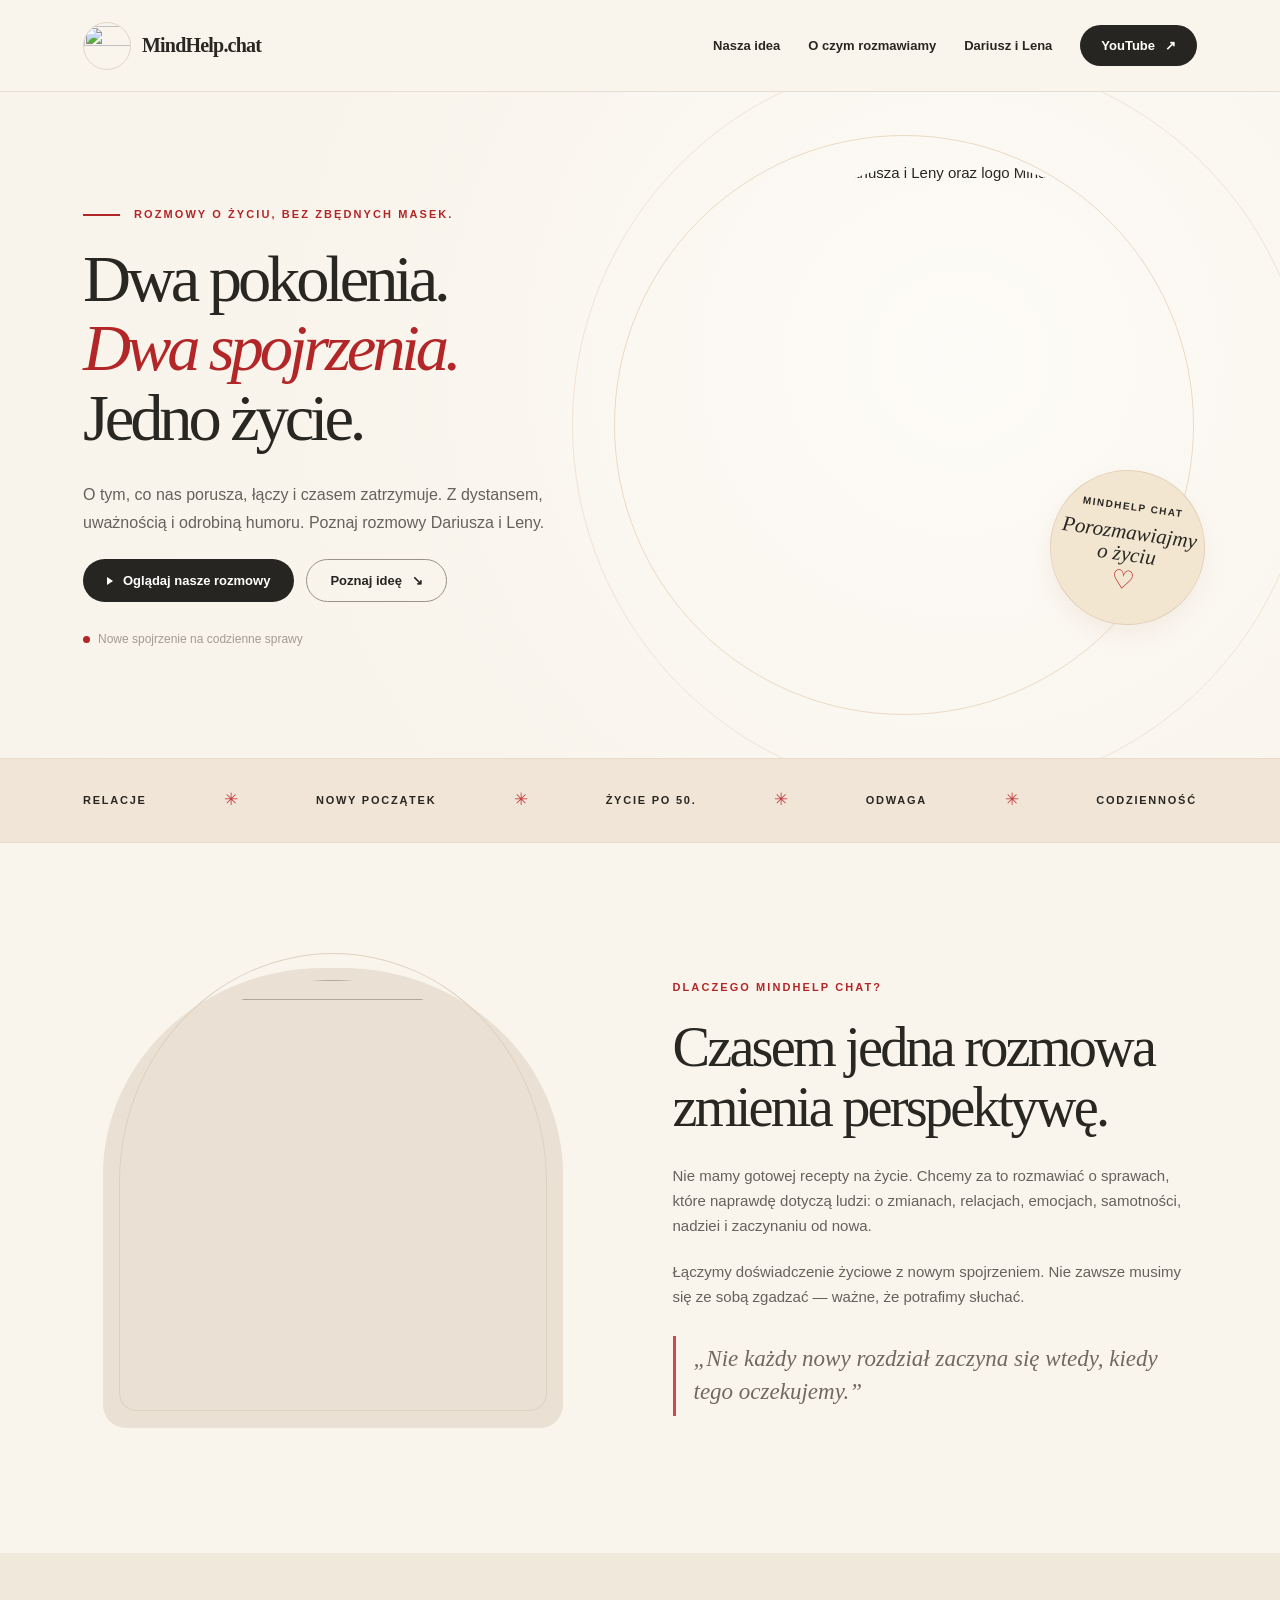
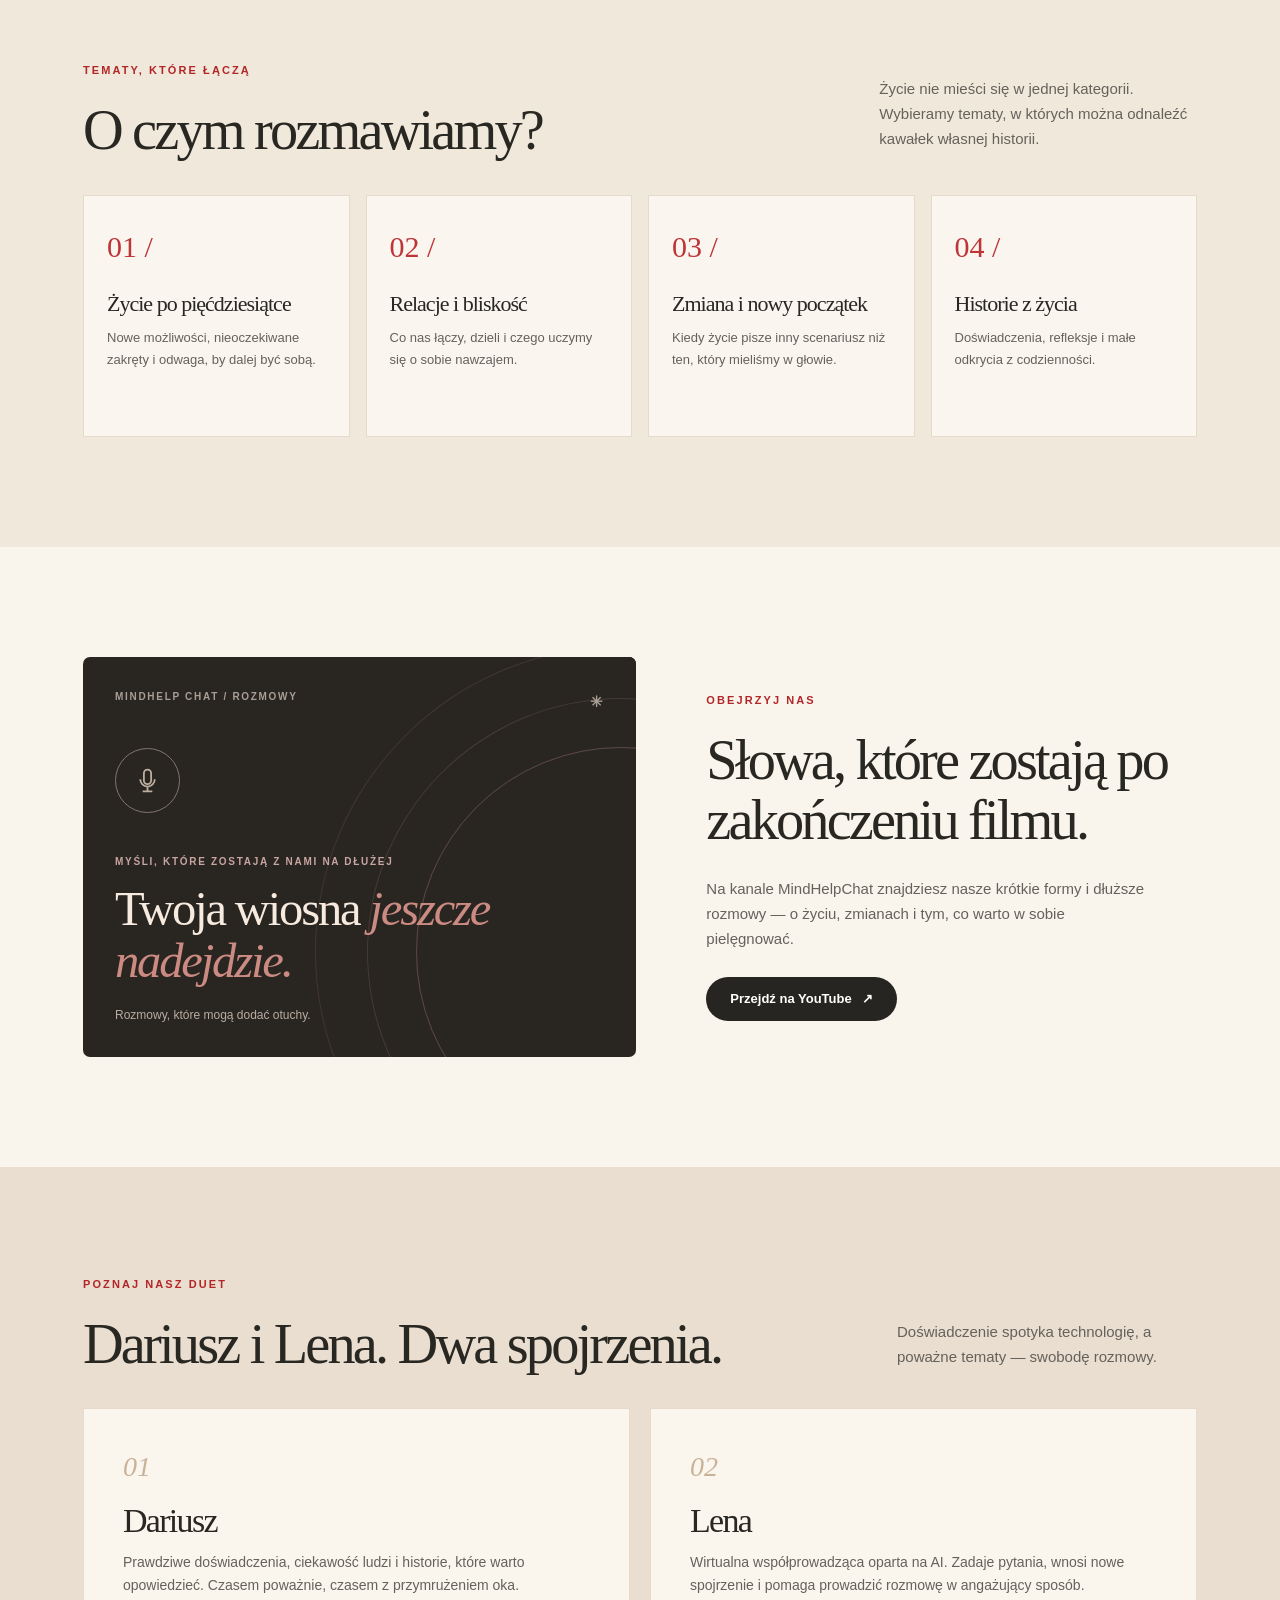
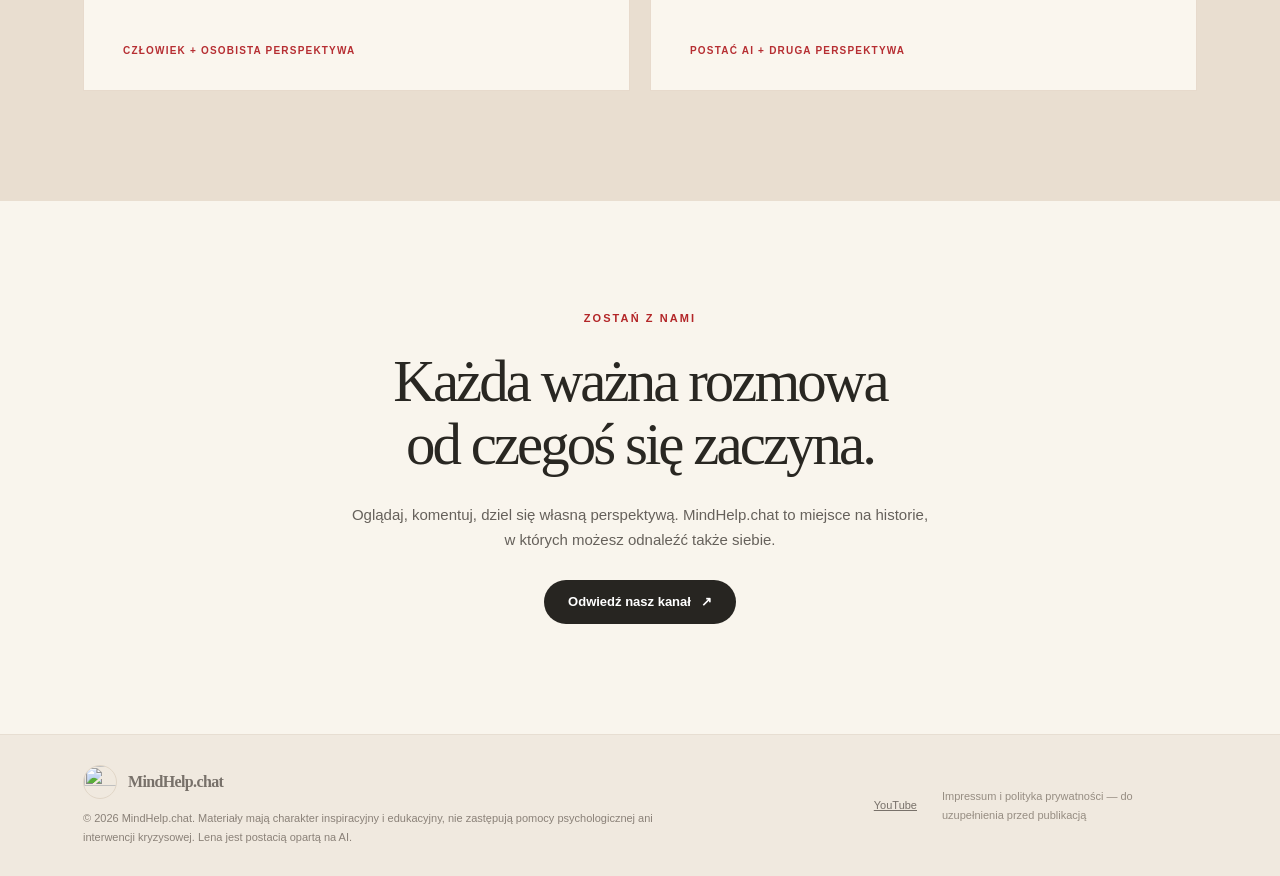
==== index.html @ 8a94f667 "Add MindHelp.chat static site (index.html, style.css) Site files published unchanged from the delive" ====
<!doctype html>
<html lang="pl">
<head>
  <meta charset="utf-8">
  <meta name="viewport" content="width=device-width, initial-scale=1">
  <meta name="theme-color" content="#f9f5ed">
  <meta name="description" content="MindHelp.chat — rozmowy Dariusza i Leny o życiu, zmianach, relacjach i nowych początkach. Dwa pokolenia. Dwa spojrzenia. Jedno życie.">
  <meta property="og:type" content="website">
  <meta property="og:title" content="MindHelp.chat — Dwa pokolenia. Dwa spojrzenia. Jedno życie.">
  <meta property="og:description" content="O tym, co nas porusza, łączy i czasem zatrzymuje. Dariusz i Lena rozmawiają o życiu.">
  <meta property="og:image" content="https://mindhelp.chat/assets/podglad-linku.jpg">
  <meta property="og:image:width" content="1200">
  <meta property="og:image:height" content="630">
  <meta property="og:locale" content="pl_PL">
  <meta name="color-scheme" content="light">
  <link rel="icon" href="assets/favicon.png" type="image/png">
  <link rel="stylesheet" href="style.css">
  <title>MindHelp.chat — Dwa pokolenia. Dwa spojrzenia. Jedno życie.</title>
</head>
<body>
  <a class="skip-link" href="#tresc">Przejdź do treści</a>
  <header class="site-header" id="poczatek">
    <div class="container navigation">
      <a class="brand" href="#poczatek" aria-label="MindHelp.chat — strona główna">
        <img src="assets/mindhelp-roza.webp" width="48" height="48" alt="">
        <span>MindHelp.chat</span>
      </a>
      <nav class="nav-links" aria-label="Menu główne">
        <a href="#idea">Nasza idea</a>
        <a href="#tematy">O czym rozmawiamy</a>
        <a href="#duet">Dariusz i Lena</a>
        <a class="button button-dark nav-cta" href="https://www.youtube.com/@MindHelpChat" target="_blank" rel="noopener noreferrer">YouTube <span aria-hidden="true">↗</span></a>
      </nav>
    </div>
  </header>

  <main id="tresc">
    <section class="hero-section" aria-labelledby="hero-heading">
      <div class="container hero-grid">
        <div class="hero-copy">
          <p class="eyebrow with-line">Rozmowy o życiu, bez zbędnych masek.</p>
          <h1 id="hero-heading">Dwa pokolenia.<br><em>Dwa spojrzenia.</em><br>Jedno życie.</h1>
          <p class="hero-description">O tym, co nas porusza, łączy i czasem zatrzymuje. Z dystansem, uważnością i odrobiną humoru. Poznaj rozmowy Dariusza i Leny.</p>
          <div class="hero-actions">
            <a class="button button-dark" href="https://www.youtube.com/@MindHelpChat" target="_blank" rel="noopener noreferrer"><span class="play-triangle" aria-hidden="true"></span> Oglądaj nasze rozmowy</a>
            <a class="button button-outline" href="#idea">Poznaj ideę <span aria-hidden="true">↘</span></a>
          </div>
          <p class="hero-note"><span class="red-dot" aria-hidden="true"></span> Nowe spojrzenie na codzienne sprawy</p>
        </div>
        <div class="hero-art" aria-label="Dariusz i Lena — ilustracja projektu MindHelp.chat">
          <div class="hero-orbit hero-orbit-one" aria-hidden="true"></div>
          <div class="hero-orbit hero-orbit-two" aria-hidden="true"></div>
          <img class="duo-logo" src="assets/mindhelp-duet.webp" width="540" height="540" alt="Ilustrowane portrety Dariusza i Leny oraz logo MindHelp.chat" fetchpriority="high">
          <div class="hero-stamp"><span>MindHelp Chat</span><strong>Porozmawiajmy<br>o życiu</strong><b aria-hidden="true">♡</b></div>
        </div>
      </div>
    </section>

    <div class="theme-strip" aria-label="Tematy rozmów">
      <div class="container strip-inner">
        <span>Relacje</span><i aria-hidden="true">✳</i><span>Nowy początek</span><i aria-hidden="true">✳</i><span>Życie po 50.</span><i aria-hidden="true">✳</i><span>Odwaga</span><i aria-hidden="true">✳</i><span>Codzienność</span>
      </div>
    </div>

    <section class="idea-section section-space" id="idea" aria-labelledby="idea-heading">
      <div class="container idea-grid">
        <div class="rose-art" aria-hidden="true">
          <div class="rose-backdrop"><img src="assets/mindhelp-roza.webp" alt="" width="460" height="460" loading="lazy"></div>
        </div>
        <div class="idea-copy">
          <p class="eyebrow">Dlaczego MindHelp Chat?</p>
          <h2 id="idea-heading">Czasem jedna rozmowa zmienia perspektywę.</h2>
          <p>Nie mamy gotowej recepty na życie. Chcemy za to rozmawiać o sprawach, które naprawdę dotyczą ludzi: o zmianach, relacjach, emocjach, samotności, nadziei i zaczynaniu od nowa.</p>
          <p>Łączymy doświadczenie życiowe z nowym spojrzeniem. Nie zawsze musimy się ze sobą zgadzać — ważne, że potrafimy słuchać.</p>
          <blockquote>„Nie każdy nowy rozdział zaczyna się wtedy, kiedy tego oczekujemy.”</blockquote>
        </div>
      </div>
    </section>

    <section class="topics-section section-space" id="tematy" aria-labelledby="topics-heading">
      <div class="container">
        <div class="topics-heading-grid">
          <div><p class="eyebrow">Tematy, które łączą</p><h2 id="topics-heading">O czym rozmawiamy?</h2></div>
          <p>Życie nie mieści się w jednej kategorii. Wybieramy tematy, w których można odnaleźć kawałek własnej historii.</p>
        </div>
        <div class="topics-grid">
          <article class="topic-card"><span class="topic-index">01 /</span><h3>Życie po pięćdziesiątce</h3><p>Nowe możliwości, nieoczekiwane zakręty i odwaga, by dalej być sobą.</p></article>
          <article class="topic-card"><span class="topic-index">02 /</span><h3>Relacje i bliskość</h3><p>Co nas łączy, dzieli i czego uczymy się o sobie nawzajem.</p></article>
          <article class="topic-card"><span class="topic-index">03 /</span><h3>Zmiana i nowy początek</h3><p>Kiedy życie pisze inny scenariusz niż ten, który mieliśmy w głowie.</p></article>
          <article class="topic-card"><span class="topic-index">04 /</span><h3>Historie z życia</h3><p>Doświadczenia, refleksje i małe odkrycia z codzienności.</p></article>
        </div>
      </div>
    </section>

    <section class="watch-section section-space" id="ogladaj" aria-labelledby="watch-heading">
      <div class="container watch-grid">
        <a class="featured-video" href="https://www.youtube.com/@MindHelpChat" target="_blank" rel="noopener noreferrer" aria-label="Przejdź do rozmów MindHelp.chat na YouTube">
          <span class="video-topline">MindHelp Chat / Rozmowy <span aria-hidden="true">✳</span></span>
          <span class="mic-icon" aria-hidden="true"><svg viewBox="0 0 24 24" fill="none" stroke="currentColor" stroke-width="1.5"><rect x="9" y="3" width="6" height="12" rx="3"/><path d="M6 11a6 6 0 0 0 12 0M12 17v4m-4 0h8"/></svg></span>
          <span class="video-kicker">Myśli, które zostają z nami na dłużej</span>
          <span class="video-title">Twoja wiosna <em>jeszcze nadejdzie.</em></span>
          <span class="video-bottom">Rozmowy, które mogą dodać otuchy.</span>
          <span class="video-rings" aria-hidden="true"></span>
        </a>
        <div class="watch-copy"><p class="eyebrow">Obejrzyj nas</p><h2 id="watch-heading">Słowa, które zostają po zakończeniu filmu.</h2><p>Na kanale MindHelpChat znajdziesz nasze krótkie formy i dłuższe rozmowy — o życiu, zmianach i tym, co warto w sobie pielęgnować.</p><a class="button button-dark" href="https://www.youtube.com/@MindHelpChat" target="_blank" rel="noopener noreferrer">Przejdź na YouTube <span aria-hidden="true">↗</span></a></div>
      </div>
    </section>

    <section class="duet-section section-space" id="duet" aria-labelledby="duet-heading">
      <div class="container">
        <div class="duet-header"><div><p class="eyebrow">Poznaj nasz duet</p><h2 id="duet-heading">Dariusz i Lena. Dwa spojrzenia.</h2></div><p>Doświadczenie spotyka technologię, a poważne tematy — swobodę rozmowy.</p></div>
        <div class="duet-cards">
          <article class="person-card"><span class="person-number">01</span><h3>Dariusz</h3><p>Prawdziwe doświadczenia, ciekawość ludzi i historie, które warto opowiedzieć. Czasem poważnie, czasem z przymrużeniem oka.</p><span class="person-label">Człowiek + osobista perspektywa</span></article>
          <article class="person-card"><span class="person-number">02</span><h3>Lena</h3><p>Wirtualna współprowadząca oparta na AI. Zadaje pytania, wnosi nowe spojrzenie i pomaga prowadzić rozmowę w angażujący sposób.</p><span class="person-label">Postać AI + druga perspektywa</span></article>
        </div>
      </div>
    </section>

    <section class="closing-section section-space" aria-labelledby="closing-heading"><div class="container closing-inner"><p class="eyebrow">Zostań z nami</p><h2 id="closing-heading">Każda ważna rozmowa<br>od czegoś się zaczyna.</h2><p>Oglądaj, komentuj, dziel się własną perspektywą. MindHelp.chat to miejsce na historie, w których możesz odnaleźć także siebie.</p><a class="button button-dark" href="https://www.youtube.com/@MindHelpChat" target="_blank" rel="noopener noreferrer">Odwiedź nasz kanał <span aria-hidden="true">↗</span></a></div></section>
  </main>

  <footer class="site-footer"><div class="container footer-inner">
    <div class="footer-info"><a class="footer-brand" href="#poczatek"><img src="assets/mindhelp-roza.webp" width="34" height="34" alt=""><strong>MindHelp.chat</strong></a><p>© 2026 MindHelp.chat. Materiały mają charakter inspiracyjny i edukacyjny, nie zastępują pomocy psychologicznej ani interwencji kryzysowej. Lena jest postacią opartą na AI.</p></div>
    <div class="footer-links"><a href="https://www.youtube.com/@MindHelpChat" target="_blank" rel="noopener noreferrer">YouTube</a><span>Impressum i polityka prywatności — do uzupełnienia przed publikacją</span></div>
  </div></footer>
</body>
</html>
---- style.css ----
:root{
  --bg:#f9f5ed;--ink:#292722;--muted:#66615b;--red:#b32628;--sand:#e9ded0;--sand-light:#f0e8db;--line:#e4dacc;
  --display:Georgia,"Times New Roman",serif;--sans:Arial,Helvetica,sans-serif
}
*{box-sizing:border-box}
html{scroll-behavior:smooth;scroll-padding-top:96px}
body{margin:0;background:var(--bg);color:var(--ink);font-family:var(--sans);font-size:15px;line-height:1.68;-webkit-font-smoothing:antialiased}
a{color:inherit}
a:focus-visible{outline:3px solid var(--red);outline-offset:4px}
img,svg{max-width:100%}img{display:block;height:auto}
h1,h2,h3,p{margin-top:0}p{color:var(--muted)}
h1,h2,h3{font-family:var(--display);font-weight:400;letter-spacing:-.05em}
h2{font-size:clamp(2.5rem,4.4vw,4rem);line-height:1.07;margin-bottom:25px}
h3{line-height:1.13}
.container{width:min(1114px,calc(100% - 48px));margin-inline:auto}
.section-space{padding-block:110px}
.skip-link{position:absolute;left:10px;top:-100px;background:#fff;z-index:10;padding:10px 18px}.skip-link:focus{top:8px}
.site-header{background:rgba(249,245,237,.97);border-bottom:1px solid #e6ded2;position:relative;z-index:2}
.navigation{display:flex;align-items:center;justify-content:space-between;gap:30px;min-height:91px}
.brand,.footer-brand{text-decoration:none;display:inline-flex;align-items:center;gap:11px;white-space:nowrap;font-family:var(--display);font-weight:700;letter-spacing:-.04em}
.brand{font-size:20px}.brand img,.footer-brand img{border:1px solid #e1d6c7;border-radius:50%;object-fit:cover}
.nav-links{display:flex;align-items:center;gap:28px;font-size:13px;font-weight:700}
.nav-links>a:not(.button){text-decoration:none;transition:color .15s}.nav-links>a:not(.button):hover{color:var(--red)}
.button{border-radius:999px;padding:13px 23px;display:inline-flex;align-items:center;justify-content:center;gap:10px;text-decoration:none;font-size:13px;font-weight:700;line-height:1.2;border:1px solid transparent;transition:transform .15s,background .15s}
.button:hover{transform:translateY(-2px)}.button-dark{background:#272521;color:#fff}.button-dark:hover{background:#443a32}.button-outline{border-color:#989188;background:transparent;color:#262521}.button-outline:hover{background:#eee7de}
.nav-cta{padding:12px 20px}
.eyebrow{font-size:11px;line-height:1.35;text-transform:uppercase;letter-spacing:.19em;color:var(--red);font-weight:800;margin-bottom:22px}
.eyebrow.with-line{display:flex;align-items:center;gap:14px}.eyebrow.with-line:before{content:"";width:37px;height:2px;background:var(--red);flex:0 0 auto}
.hero-section{overflow:hidden;background:radial-gradient(circle at 75% 40%,#fdfbf7 0,#f9f5ed 56%,#f8f4ec 100%)}
.hero-grid{display:grid;grid-template-columns:1.03fr 1fr;gap:34px;min-height:666px;align-items:center}
.hero-copy{padding:55px 0 48px;position:relative;z-index:1}
.hero-copy h1{font-size:clamp(3.65rem,5.2vw,5.65rem);line-height:1.04;letter-spacing:-.062em;margin:0 0 29px;white-space:nowrap}
.hero-copy h1 em{color:var(--red);font-style:italic;font-weight:400}
.hero-description{font-size:16px;line-height:1.75;max-width:530px;margin-bottom:22px}
.hero-actions{display:flex;gap:12px;flex-wrap:wrap}.hero-note{margin:27px 0 0;color:#a39b91;font-size:12px;display:flex;align-items:center;gap:8px}
.play-triangle{width:0;height:0;border-top:4px solid transparent;border-bottom:4px solid transparent;border-left:6px solid #fff}
.red-dot{width:7px;height:7px;background:var(--red);border-radius:50%;display:inline-block}
.hero-art{position:relative;min-height:600px;display:flex;align-items:center;justify-content:center;isolation:isolate}
.hero-orbit{position:absolute;border:1px solid #ead9c3;border-radius:50%;z-index:-1;pointer-events:none}
.hero-orbit-one{width:580px;height:580px;left:45%;top:50%;transform:translate(-50%,-50%)}
.hero-orbit-two{width:740px;height:740px;left:52%;top:50%;transform:translate(-50%,-50%);opacity:.65}
.duo-logo{width:min(100%,525px);height:auto;border-radius:50%;mix-blend-mode:multiply;transform:translate(20px,-3px)}
.hero-stamp{position:absolute;right:-8px;bottom:100px;width:155px;height:155px;background:#f3e6d1;border:1px solid #e3d0b7;box-shadow:0 10px 22px #d1baa32f;border-radius:50%;display:flex;flex-direction:column;align-items:center;justify-content:center;text-align:center;transform:rotate(8deg);padding:13px}
.hero-stamp span{font-size:10px;letter-spacing:.15em;text-transform:uppercase;font-weight:700}.hero-stamp strong{font-family:var(--display);font-style:italic;font-size:21px;line-height:1.05;font-weight:400;margin-top:5px}.hero-stamp b{font-size:26px;color:var(--red);font-weight:400;line-height:1.2}
.theme-strip{background:#f0e5d6;border-top:1px solid #e8dbc9;border-bottom:1px solid #e8dbc9}.strip-inner{min-height:83px;display:flex;align-items:center;justify-content:space-between;gap:14px}.strip-inner span{font-size:11px;letter-spacing:.16em;font-weight:800;text-transform:uppercase;white-space:nowrap}.strip-inner i{color:#c53d40;font-size:17px;font-style:normal}
.idea-grid{display:grid;grid-template-columns:1fr 1.05fr;align-items:center;gap:90px;min-height:445px}
.rose-art{display:flex;align-items:center;justify-content:center;padding:15px 0}.rose-backdrop{position:relative;width:min(100%,460px);aspect-ratio:1;background:#eae0d4;border-radius:48% 48% 5% 5%/45% 45% 5% 5%;display:grid;place-items:center}
.rose-backdrop:before{content:"";position:absolute;inset:-15px 16px 17px;border:1px solid #ded1c0;border-radius:50% 50% 4% 4%}.rose-backdrop img{width:95%;border-radius:50%;mix-blend-mode:multiply}
.idea-copy{max-width:560px}.idea-copy p:not(.eyebrow){max-width:535px;margin-bottom:21px}.idea-copy blockquote{border-left:3px solid #cb4b4c;margin:27px 0 0;padding:7px 0 7px 18px;font-family:var(--display);font-style:italic;font-size:23px;line-height:1.42;color:#71685e}
.topics-section{background:var(--sand-light)}.topics-heading-grid{display:grid;grid-template-columns:1.4fr .6fr;gap:55px;align-items:end;margin-bottom:35px}.topics-heading-grid h2{margin-bottom:0}.topics-heading-grid>p{max-width:340px;margin:0 0 9px auto}
.topics-grid{display:grid;grid-template-columns:repeat(4,minmax(0,1fr));gap:16px}.topic-card{background:#faf6ef;border:1px solid #e5dacc;padding:26px 23px;min-height:242px;display:flex;flex-direction:column}.topic-index{font-family:var(--display);font-size:30px;color:#be3538;margin-bottom:20px}.topic-card h3{font-size:22px;letter-spacing:-.045em;margin:0 0 10px}.topic-card p{font-size:13px;line-height:1.65;margin-bottom:0}
.watch-grid{display:grid;grid-template-columns:1.06fr .94fr;align-items:center;gap:70px}.featured-video{min-height:400px;background:#292521;border-radius:7px;position:relative;overflow:hidden;color:#f7eadf;text-decoration:none;display:flex;flex-direction:column;align-items:flex-start;padding:32px;isolation:isolate;transition:transform .15s}.featured-video:hover{transform:translateY(-3px)}.video-topline{font-size:10px;font-weight:700;letter-spacing:.17em;text-transform:uppercase;width:100%;display:flex;justify-content:space-between;color:#a99e95}.video-topline span{font-size:15px}.mic-icon{width:65px;height:65px;border:1px solid #82766d;border-radius:50%;display:flex;align-items:center;justify-content:center;margin-top:34px;margin-bottom:auto;color:#bcae9f}.mic-icon svg{width:29px;height:29px}.video-kicker{font-size:10px;color:#c8a5a0;text-transform:uppercase;letter-spacing:.17em;font-weight:700;margin-top:35px;margin-bottom:12px}.video-title{font-family:var(--display);font-size:clamp(2.2rem,3.8vw,3.5rem);line-height:1.08;letter-spacing:-.045em;max-width:470px;position:relative;z-index:1}.video-title em{color:#cc8b82}.video-bottom{font-size:12px;color:#b9ada2;margin-top:17px}.video-rings{position:absolute;width:410px;height:410px;border:1px solid #5b4842;border-radius:50%;top:90px;right:-190px;z-index:-1;box-shadow:0 0 0 48px #292521,0 0 0 49px #473a33,0 0 0 100px #292521,0 0 0 101px #43362f}
.watch-copy h2{max-width:480px}.watch-copy>p:not(.eyebrow){max-width:450px;margin-bottom:26px}
.duet-section{background:var(--sand)}.duet-header{display:grid;grid-template-columns:1.4fr .6fr;align-items:end;gap:55px;margin-bottom:34px}.duet-header h2{margin-bottom:0}.duet-header>p{max-width:300px;margin:0 0 5px auto}
.duet-cards{display:grid;grid-template-columns:repeat(2,minmax(0,1fr));gap:20px}.person-card{min-height:283px;padding:34px 39px 30px;background:#faf6ee;border:1px solid #e7dacc;display:flex;align-items:flex-start;flex-direction:column}.person-number{font-family:var(--display);font-size:28px;font-style:italic;color:#cab299}.person-card h3{font-size:34px;margin:12px 0 10px}.person-card p{max-width:440px;margin:0 0 20px;font-size:14px}.person-label{font-size:10px;text-transform:uppercase;font-weight:800;letter-spacing:.12em;color:#b62e32;margin-top:auto}
.closing-inner{text-align:center;max-width:740px}.closing-inner .eyebrow{margin-bottom:24px}.closing-inner h2{font-size:clamp(2.65rem,4.6vw,4.4rem);margin-bottom:26px}.closing-inner>p:not(.eyebrow){max-width:590px;margin:0 auto 28px}
.site-footer{background:#f0e9df;border-top:1px solid #e7ded2;padding:30px 0;color:#78716a}.footer-inner{display:flex;justify-content:space-between;align-items:center;gap:20px}.footer-info{max-width:620px}.footer-brand{font-size:16px}.footer-info p{font-size:11px;line-height:1.7;margin:10px 0 0;color:#8a8178}.footer-links{display:flex;align-items:center;justify-content:flex-end;gap:25px;font-size:11px}.footer-links span{max-width:255px;color:#968d82}
@media(max-width:1020px){.nav-links{gap:16px}.hero-copy h1{font-size:clamp(3.2rem,5.8vw,5rem)}.hero-grid{grid-template-columns:1.05fr .95fr;gap:8px}.hero-art{min-height:480px}.hero-stamp{width:125px;height:125px;right:0;bottom:90px}.hero-stamp strong{font-size:17px}.hero-orbit-one{width:500px;height:500px}.hero-orbit-two{width:650px;height:650px}.idea-grid{gap:45px}.watch-grid{gap:42px}.section-space{padding-block:85px}.topics-grid{gap:12px}.topic-card{padding:24px 18px}}
@media(max-width:760px){.container{width:min(100% - 34px,560px)}.navigation{min-height:75px}.brand{font-size:18px}.brand img{width:41px;height:41px}.nav-links{gap:12px}.nav-links>a:not(.nav-cta){display:none}.nav-cta{padding:10px 16px}.hero-grid{display:flex;flex-direction:column;align-items:stretch;min-height:unset;gap:2px}.hero-copy{padding:65px 0 12px}.hero-copy h1{font-size:clamp(3.25rem,9.1vw,5rem);margin-bottom:22px;white-space:normal}.hero-description{font-size:15px;line-height:1.76}.hero-art{min-height:450px;max-width:500px;width:100%;margin-inline:auto}.duo-logo{width:min(100%,440px);transform:none}.hero-stamp{right:0;bottom:39px;width:135px;height:135px}.hero-orbit-one{width:465px;height:465px}.hero-orbit-two{width:580px;height:580px}.theme-strip{overflow:hidden}.strip-inner{width:max-content;max-width:none;min-height:65px;gap:22px;justify-content:flex-start;padding-inline:16px}.strip-inner span{font-size:10px}.section-space{padding-block:70px}.idea-grid{grid-template-columns:1fr;gap:34px}.rose-art{order:0}.rose-backdrop{max-width:355px}.idea-copy{order:1}.topics-heading-grid,.duet-header{grid-template-columns:1fr;gap:12px}.topics-heading-grid>p,.duet-header>p{margin:0;max-width:520px}.topics-grid{grid-template-columns:repeat(2,minmax(0,1fr))}.topic-card{min-height:220px}.watch-grid{grid-template-columns:1fr;gap:36px}.featured-video{min-height:380px}.duet-cards{gap:13px}.person-card{padding:27px 23px}.footer-inner{align-items:flex-start;flex-direction:column}.footer-links{justify-content:flex-start}}
@media(max-width:450px){.hero-copy{padding-top:50px}.hero-copy h1{font-size:clamp(2.8rem,10.4vw,3.6rem);line-height:1.06}.eyebrow{font-size:10px;letter-spacing:.16em}.hero-actions{gap:9px}.hero-actions .button{font-size:12px;padding:12px 16px}.hero-note{font-size:11px}.hero-art{min-height:330px}.hero-stamp{width:104px;height:104px;right:0;bottom:23px;padding:9px}.hero-stamp span{font-size:7px}.hero-stamp strong{font-size:15px}.hero-stamp b{font-size:20px}.hero-orbit-one{width:335px;height:335px}.hero-orbit-two{width:430px;height:430px}.section-space{padding-block:55px}h2{font-size:clamp(2.25rem,9.1vw,3rem)}.idea-copy blockquote{font-size:21px}.topics-grid{grid-template-columns:1fr;gap:10px}.topic-card{min-height:unset;padding:19px 20px}.topic-index{font-size:27px;margin-bottom:12px}.topic-card h3{margin-bottom:6px}.featured-video{min-height:355px;padding:24px}.video-title{font-size:2.6rem}.duet-cards{grid-template-columns:1fr;gap:12px}.person-card{min-height:235px}.person-card h3{font-size:30px}.closing-inner h2{font-size:2.6rem}.footer-links{flex-direction:column;align-items:flex-start;gap:10px}}
@media(prefers-reduced-motion:reduce){html{scroll-behavior:auto}.button,.featured-video{transition:none}}
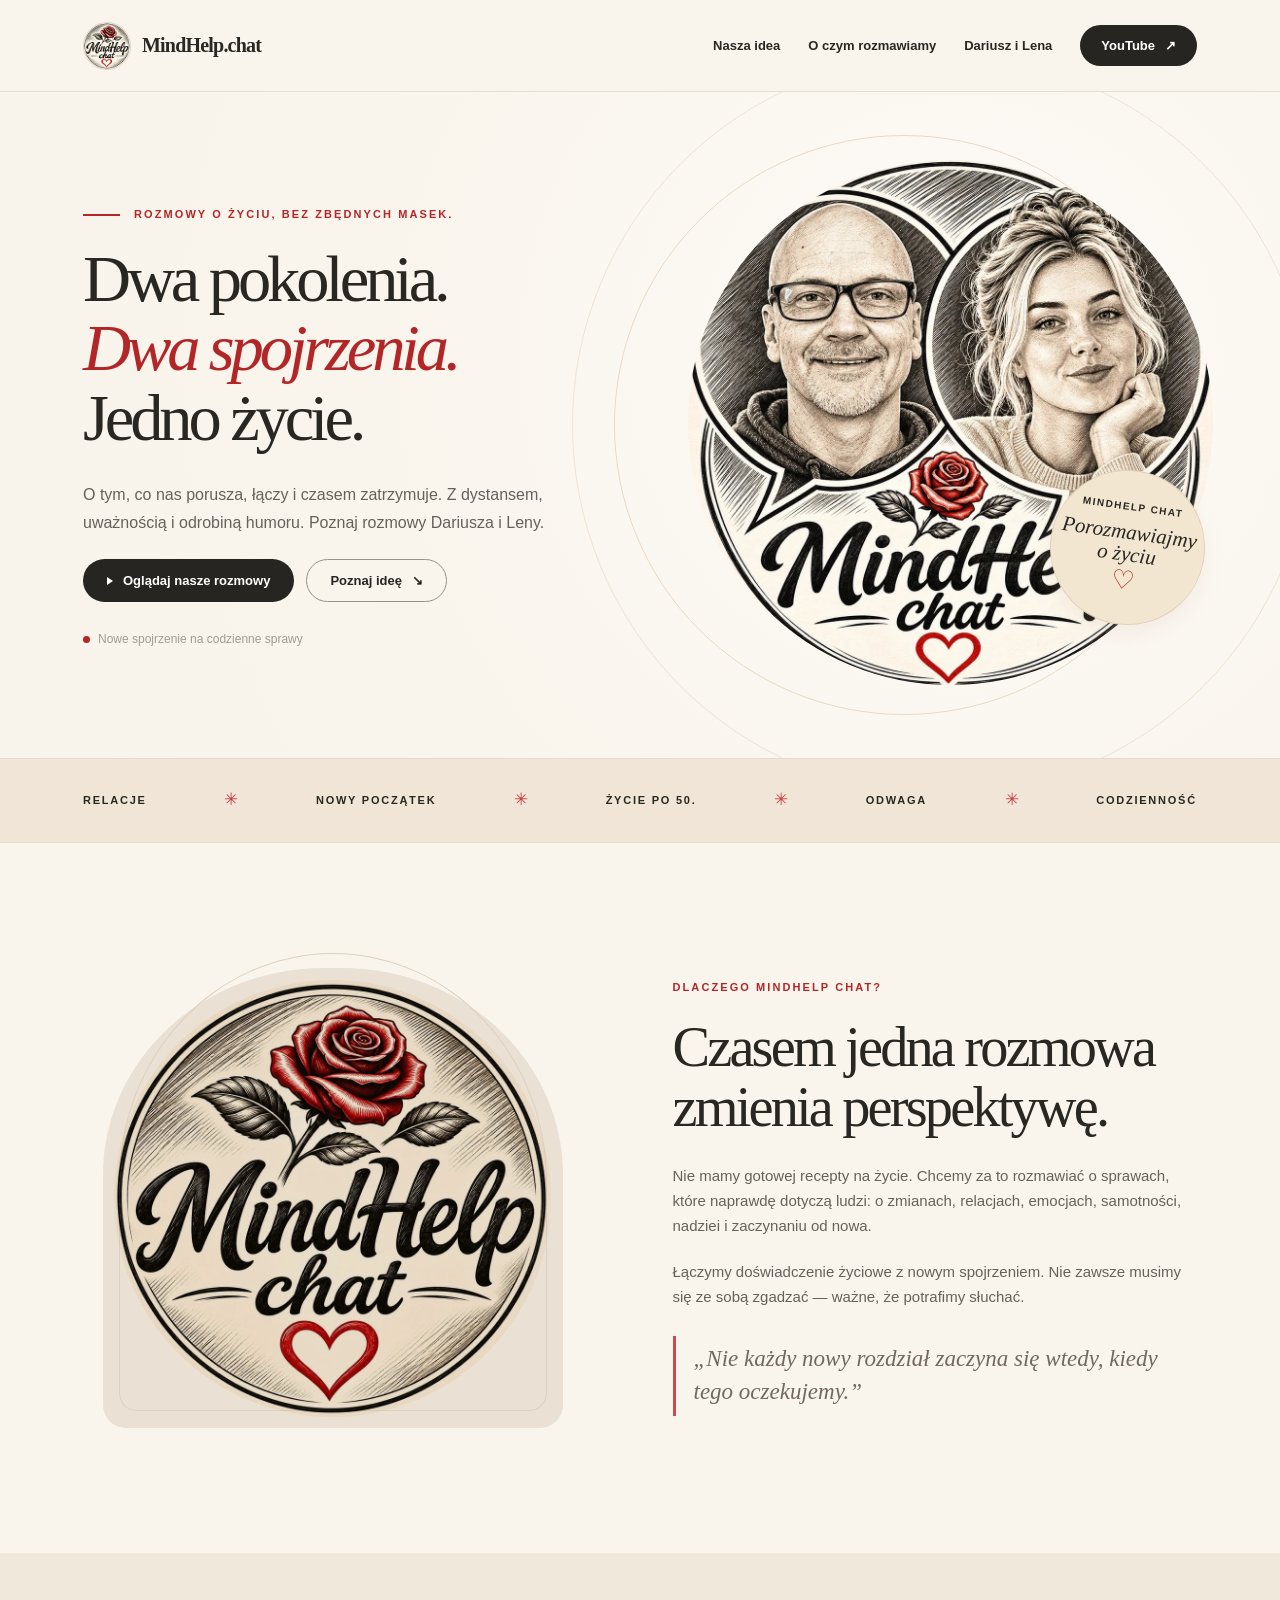
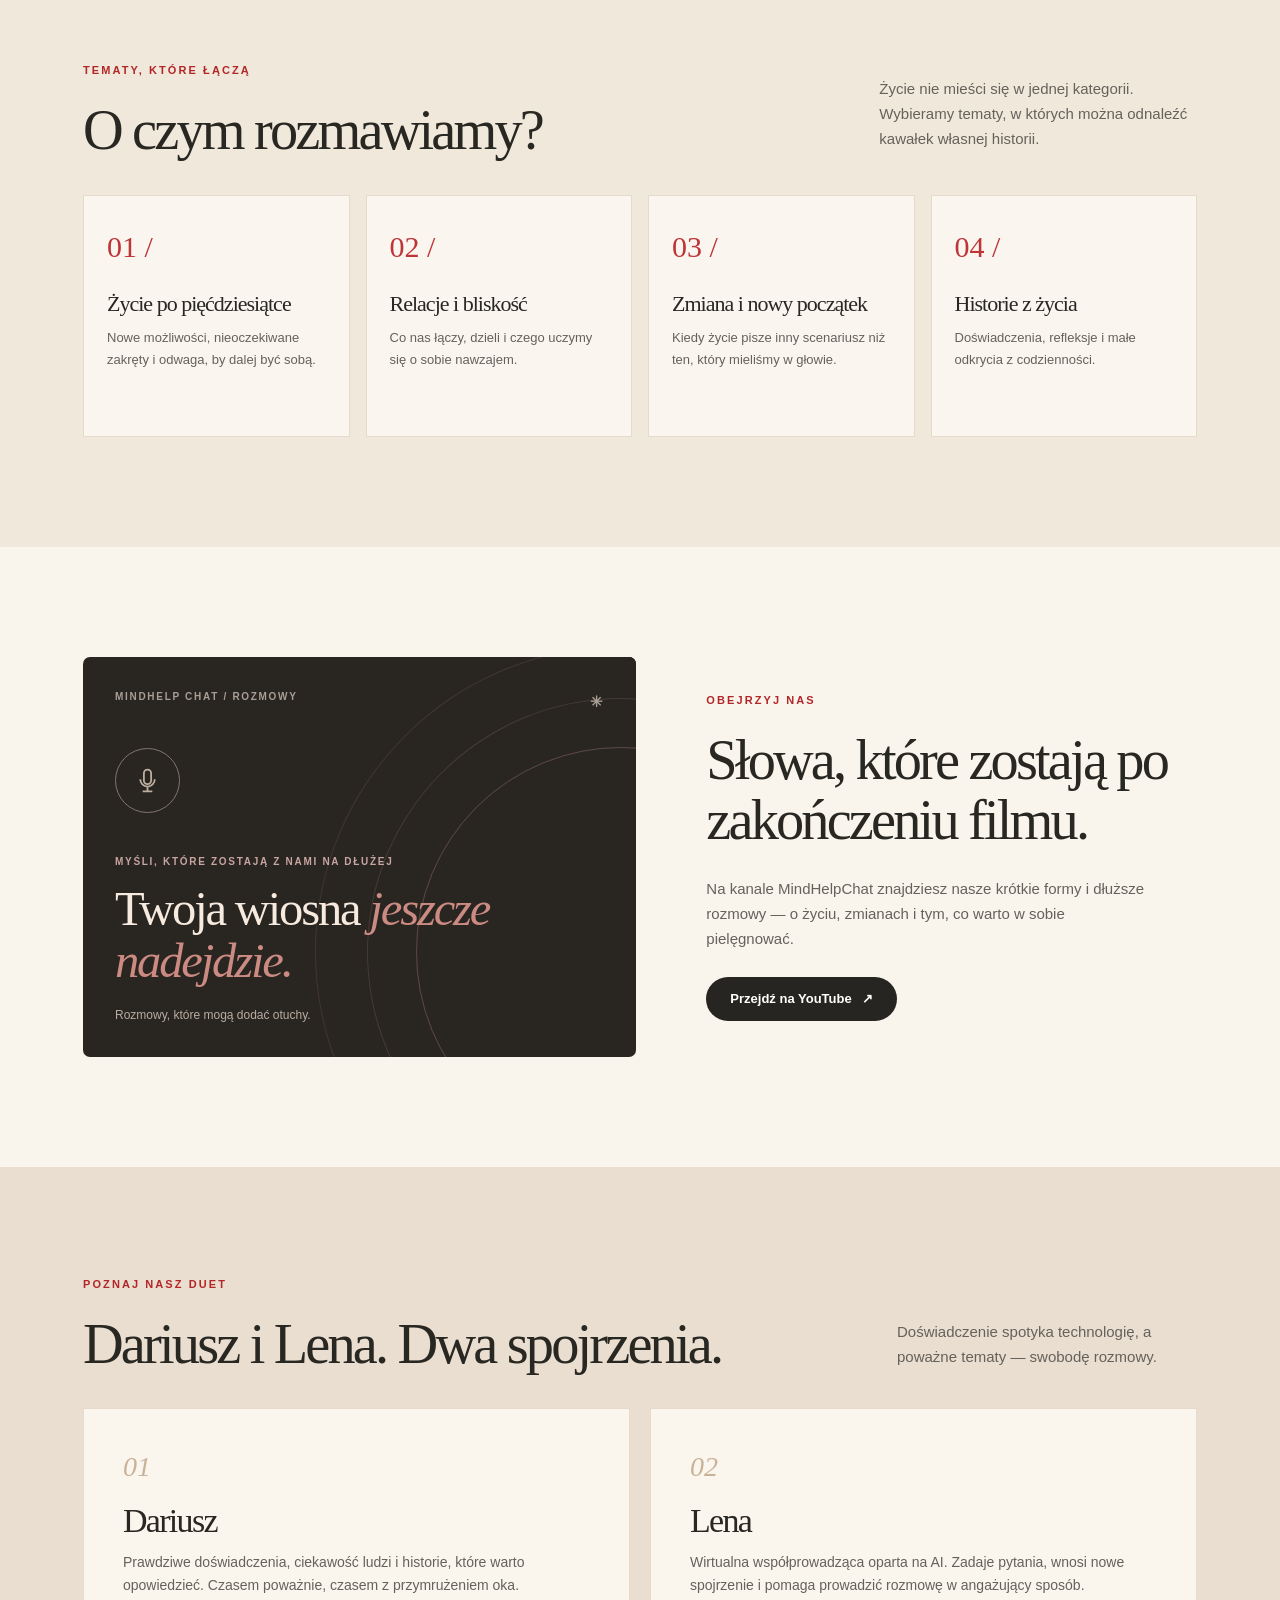
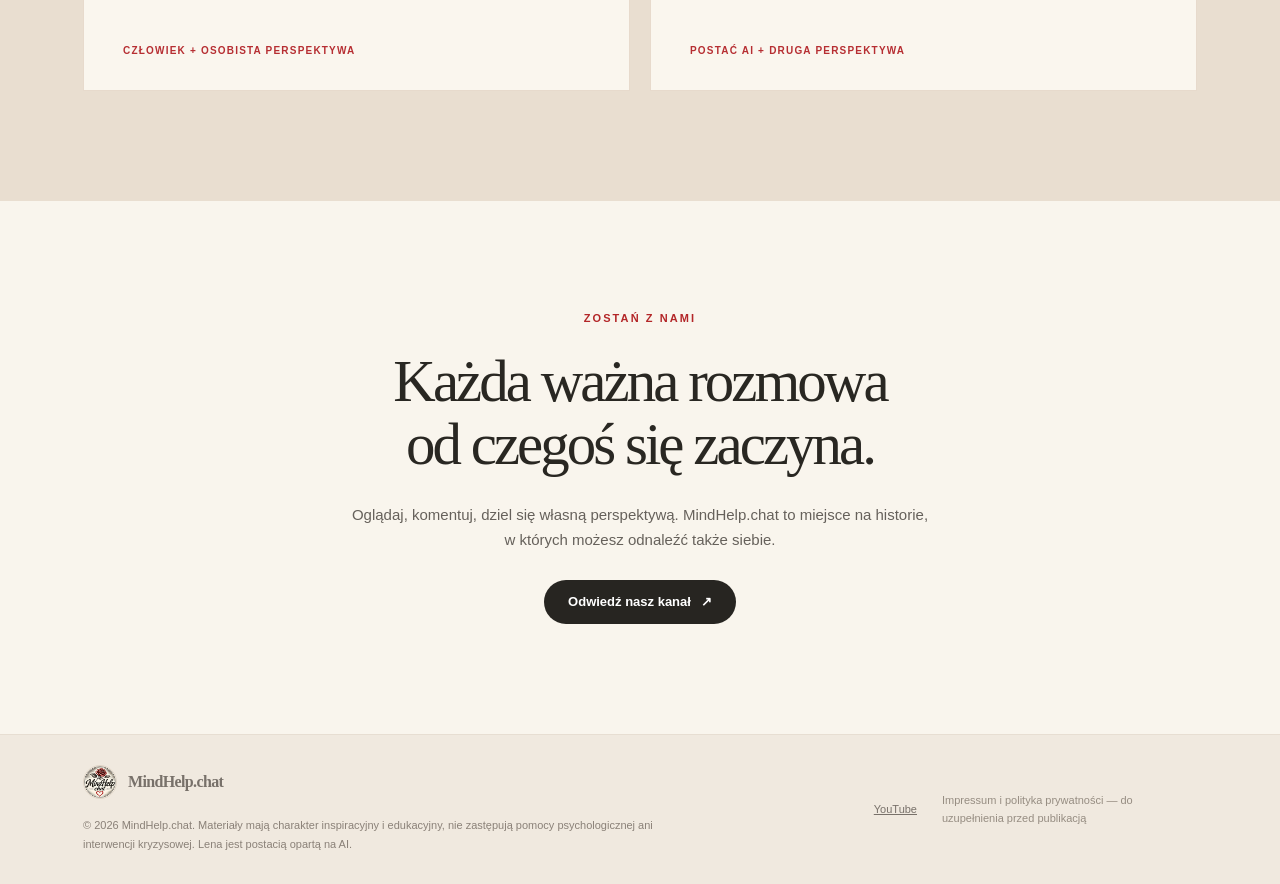
==== commit 3cce73cc: "Point og:image at www.mindhelp.chat The apex redirect drops the path, so the link-preview image has " ====
--- a/index.html
+++ b/index.html
@@ -8,7 +8,7 @@
   <meta property="og:type" content="website">
   <meta property="og:title" content="MindHelp.chat — Dwa pokolenia. Dwa spojrzenia. Jedno życie.">
   <meta property="og:description" content="O tym, co nas porusza, łączy i czasem zatrzymuje. Dariusz i Lena rozmawiają o życiu.">
-  <meta property="og:image" content="https://mindhelp.chat/assets/podglad-linku.jpg">
+  <meta property="og:image" content="https://www.mindhelp.chat/assets/podglad-linku.jpg">
   <meta property="og:image:width" content="1200">
   <meta property="og:image:height" content="630">
   <meta property="og:locale" content="pl_PL">
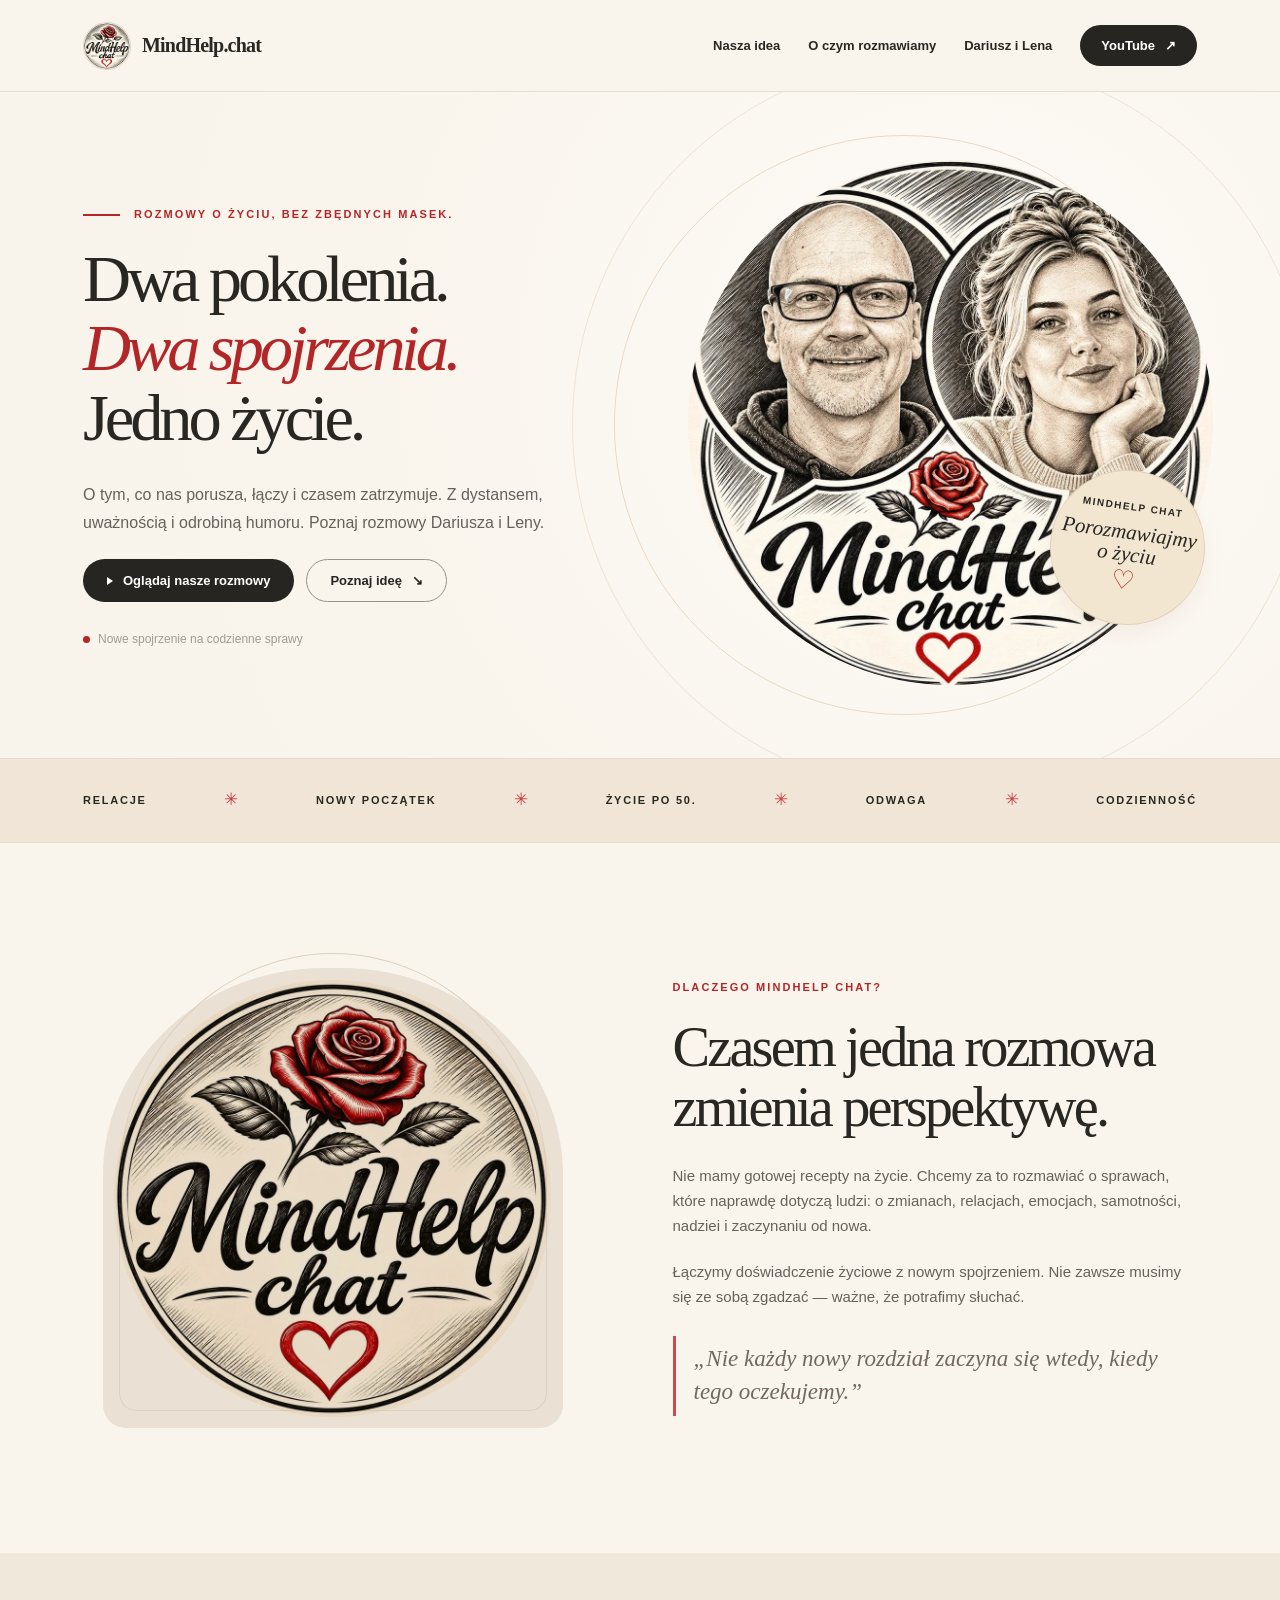
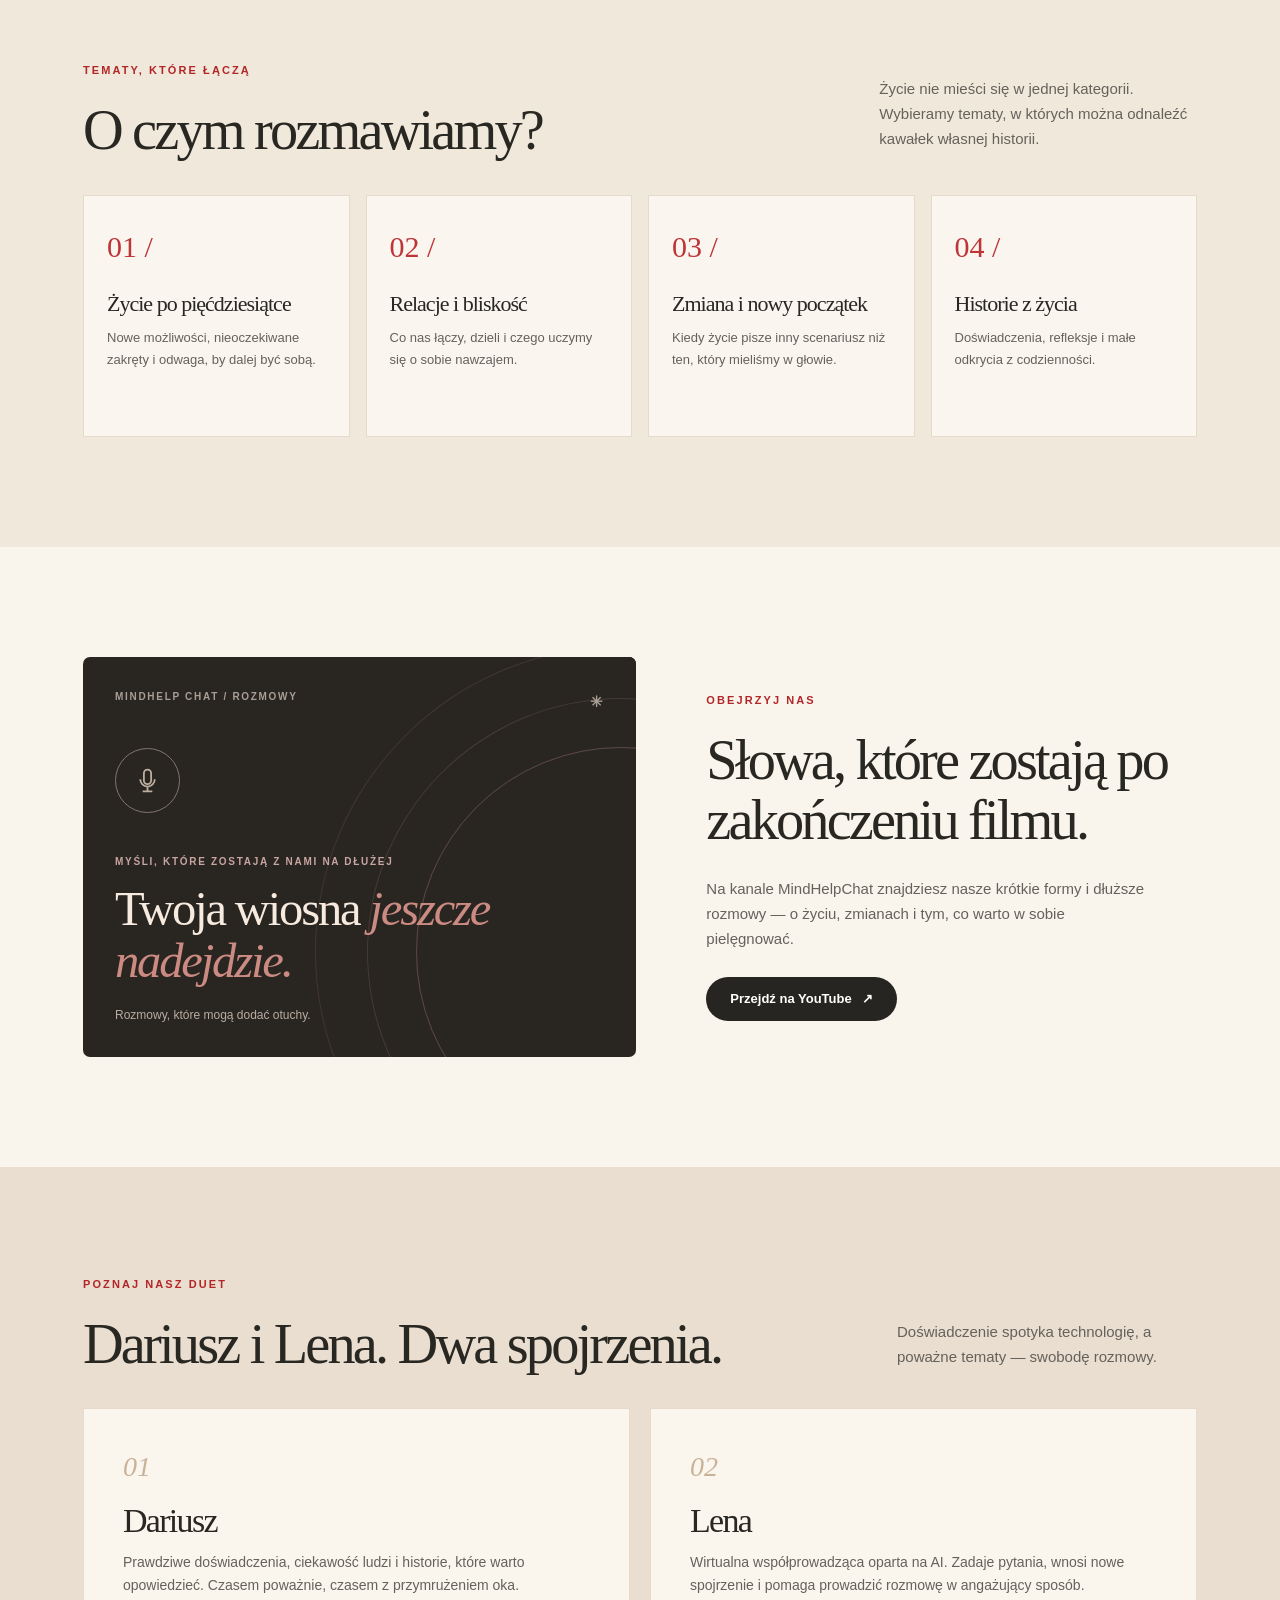
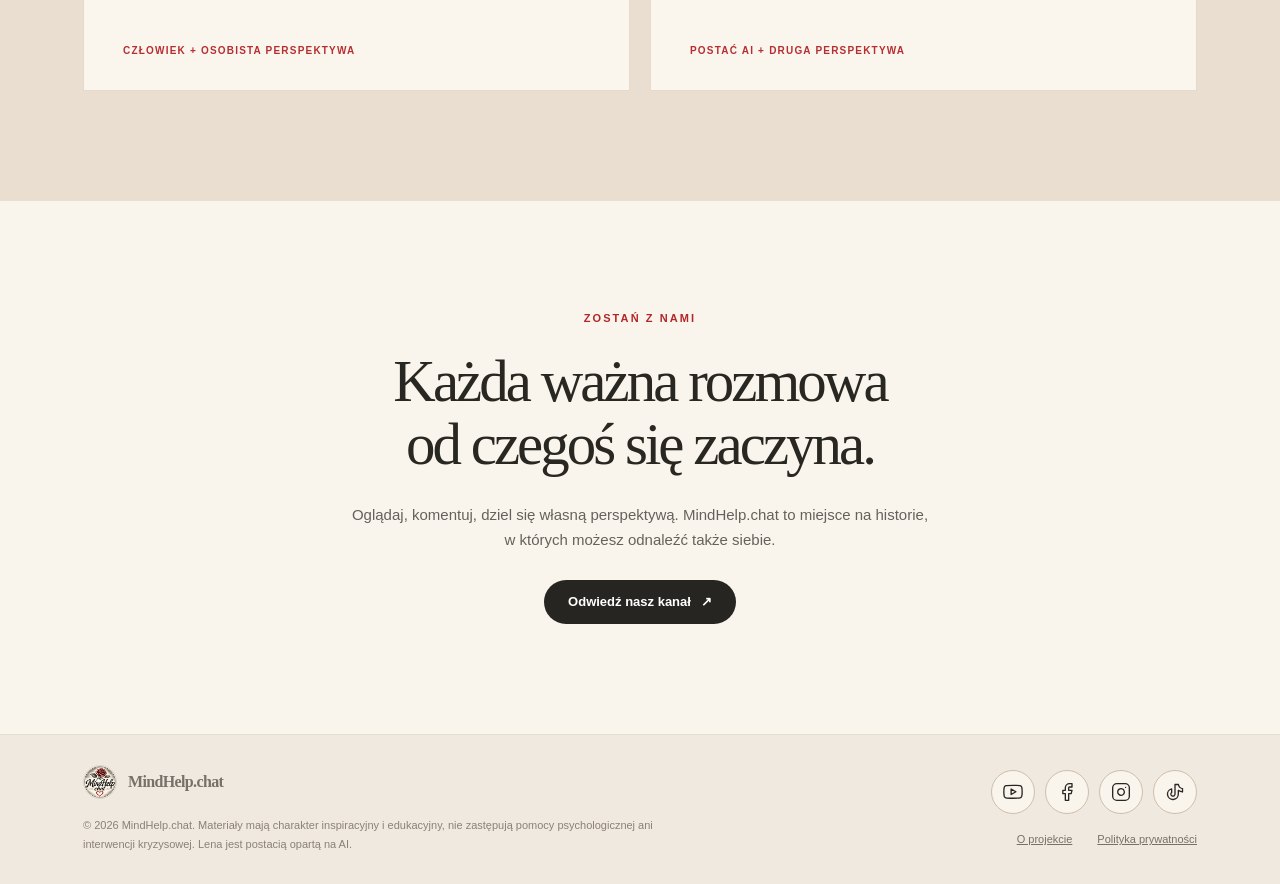
==== commit fc1de48a: "Add project info and privacy pages, social links in footer - Add o-projekcie.html, polityka-prywatno" ====
--- a/index.html
+++ b/index.html
@@ -121,7 +121,15 @@
 
   <footer class="site-footer"><div class="container footer-inner">
     <div class="footer-info"><a class="footer-brand" href="#poczatek"><img src="assets/mindhelp-roza.webp" width="34" height="34" alt=""><strong>MindHelp.chat</strong></a><p>© 2026 MindHelp.chat. Materiały mają charakter inspiracyjny i edukacyjny, nie zastępują pomocy psychologicznej ani interwencji kryzysowej. Lena jest postacią opartą na AI.</p></div>
-    <div class="footer-links"><a href="https://www.youtube.com/@MindHelpChat" target="_blank" rel="noopener noreferrer">YouTube</a><span>Impressum i polityka prywatności — do uzupełnienia przed publikacją</span></div>
+    <div class="footer-aside">
+      <nav class="social-links" aria-label="MindHelp.chat w mediach społecznościowych">
+        <a href="https://www.youtube.com/@MindHelpChat" target="_blank" rel="noopener noreferrer" aria-label="MindHelp.chat na YouTube" title="YouTube"><svg viewBox="0 0 24 24" fill="none" stroke="currentColor" stroke-width="1.6" stroke-linecap="round" stroke-linejoin="round" aria-hidden="true"><path d="M22.54 6.42a2.78 2.78 0 0 0-1.94-2C18.88 4 12 4 12 4s-6.88 0-8.6.46a2.78 2.78 0 0 0-1.94 2A29 29 0 0 0 1 11.75a29 29 0 0 0 .46 5.33A2.78 2.78 0 0 0 3.4 19c1.72.46 8.6.46 8.6.46s6.88 0 8.6-.46a2.78 2.78 0 0 0 1.94-2 29 29 0 0 0 .46-5.25 29 29 0 0 0-.46-5.33z"/><path d="m9.75 15.02 5.75-3.27-5.75-3.27z"/></svg></a>
+        <a href="https://www.facebook.com/mindhelp.chat" target="_blank" rel="noopener noreferrer" aria-label="MindHelp.chat na Facebooku" title="Facebook"><svg viewBox="0 0 24 24" fill="none" stroke="currentColor" stroke-width="1.6" stroke-linecap="round" stroke-linejoin="round" aria-hidden="true"><path d="M18 2h-3a5 5 0 0 0-5 5v3H7v4h3v8h4v-8h3l1-4h-4V7a1 1 0 0 1 1-1h3z"/></svg></a>
+        <a href="https://www.instagram.com/mindhelp.chat/" target="_blank" rel="noopener noreferrer" aria-label="MindHelp.chat na Instagramie" title="Instagram"><svg viewBox="0 0 24 24" fill="none" stroke="currentColor" stroke-width="1.6" stroke-linecap="round" stroke-linejoin="round" aria-hidden="true"><rect x="2" y="2" width="20" height="20" rx="5"/><path d="M16 11.37A4 4 0 1 1 12.63 8 4 4 0 0 1 16 11.37z"/><path d="M17.5 6.5h.01"/></svg></a>
+        <a href="https://www.tiktok.com/@mindhelp.chat" target="_blank" rel="noopener noreferrer" aria-label="MindHelp.chat na TikToku" title="TikTok"><svg viewBox="0 0 24 24" fill="none" stroke="currentColor" stroke-width="1.6" stroke-linecap="round" stroke-linejoin="round" aria-hidden="true"><path d="M21 7.917v4.034a9.948 9.948 0 0 1-5-1.951v4.5a6.5 6.5 0 1 1-8-6.326v4.326a2.5 2.5 0 1 0 4 2V3h4.083A6.005 6.005 0 0 0 21 7.917z"/></svg></a>
+      </nav>
+      <div class="footer-links"><a href="o-projekcie.html">O projekcie</a><a href="polityka-prywatnosci.html">Polityka prywatności</a></div>
+    </div>
   </div></footer>
 </body>
 </html>
--- a/style.css
+++ b/style.css
@@ -59,3 +59,12 @@
 @media(max-width:760px){.container{width:min(100% - 34px,560px)}.navigation{min-height:75px}.brand{font-size:18px}.brand img{width:41px;height:41px}.nav-links{gap:12px}.nav-links>a:not(.nav-cta){display:none}.nav-cta{padding:10px 16px}.hero-grid{display:flex;flex-direction:column;align-items:stretch;min-height:unset;gap:2px}.hero-copy{padding:65px 0 12px}.hero-copy h1{font-size:clamp(3.25rem,9.1vw,5rem);margin-bottom:22px;white-space:normal}.hero-description{font-size:15px;line-height:1.76}.hero-art{min-height:450px;max-width:500px;width:100%;margin-inline:auto}.duo-logo{width:min(100%,440px);transform:none}.hero-stamp{right:0;bottom:39px;width:135px;height:135px}.hero-orbit-one{width:465px;height:465px}.hero-orbit-two{width:580px;height:580px}.theme-strip{overflow:hidden}.strip-inner{width:max-content;max-width:none;min-height:65px;gap:22px;justify-content:flex-start;padding-inline:16px}.strip-inner span{font-size:10px}.section-space{padding-block:70px}.idea-grid{grid-template-columns:1fr;gap:34px}.rose-art{order:0}.rose-backdrop{max-width:355px}.idea-copy{order:1}.topics-heading-grid,.duet-header{grid-template-columns:1fr;gap:12px}.topics-heading-grid>p,.duet-header>p{margin:0;max-width:520px}.topics-grid{grid-template-columns:repeat(2,minmax(0,1fr))}.topic-card{min-height:220px}.watch-grid{grid-template-columns:1fr;gap:36px}.featured-video{min-height:380px}.duet-cards{gap:13px}.person-card{padding:27px 23px}.footer-inner{align-items:flex-start;flex-direction:column}.footer-links{justify-content:flex-start}}
 @media(max-width:450px){.hero-copy{padding-top:50px}.hero-copy h1{font-size:clamp(2.8rem,10.4vw,3.6rem);line-height:1.06}.eyebrow{font-size:10px;letter-spacing:.16em}.hero-actions{gap:9px}.hero-actions .button{font-size:12px;padding:12px 16px}.hero-note{font-size:11px}.hero-art{min-height:330px}.hero-stamp{width:104px;height:104px;right:0;bottom:23px;padding:9px}.hero-stamp span{font-size:7px}.hero-stamp strong{font-size:15px}.hero-stamp b{font-size:20px}.hero-orbit-one{width:335px;height:335px}.hero-orbit-two{width:430px;height:430px}.section-space{padding-block:55px}h2{font-size:clamp(2.25rem,9.1vw,3rem)}.idea-copy blockquote{font-size:21px}.topics-grid{grid-template-columns:1fr;gap:10px}.topic-card{min-height:unset;padding:19px 20px}.topic-index{font-size:27px;margin-bottom:12px}.topic-card h3{margin-bottom:6px}.featured-video{min-height:355px;padding:24px}.video-title{font-size:2.6rem}.duet-cards{grid-template-columns:1fr;gap:12px}.person-card{min-height:235px}.person-card h3{font-size:30px}.closing-inner h2{font-size:2.6rem}.footer-links{flex-direction:column;align-items:flex-start;gap:10px}}
 @media(prefers-reduced-motion:reduce){html{scroll-behavior:auto}.button,.featured-video{transition:none}}
+
+/* Ikony kanałów w stopce (YouTube, Facebook, Instagram, TikTok) — zwykłe odnośniki, bez zewnętrznych skryptów */
+.footer-aside{display:flex;flex-direction:column;align-items:flex-end;gap:16px}
+.social-links{display:flex;flex-wrap:wrap;gap:10px}
+.social-links a{width:44px;height:44px;border:1px solid #cdbfae;border-radius:50%;display:flex;align-items:center;justify-content:center;background:#f9f5ed;color:#292722;transition:transform .15s,background .15s,color .15s,border-color .15s}
+.social-links a:hover{background:#272521;border-color:#272521;color:#fff;transform:translateY(-2px)}
+.social-links svg{width:20px;height:20px}
+@media(max-width:760px){.footer-aside{align-items:flex-start}}
+@media(prefers-reduced-motion:reduce){.social-links a{transition:none}}
